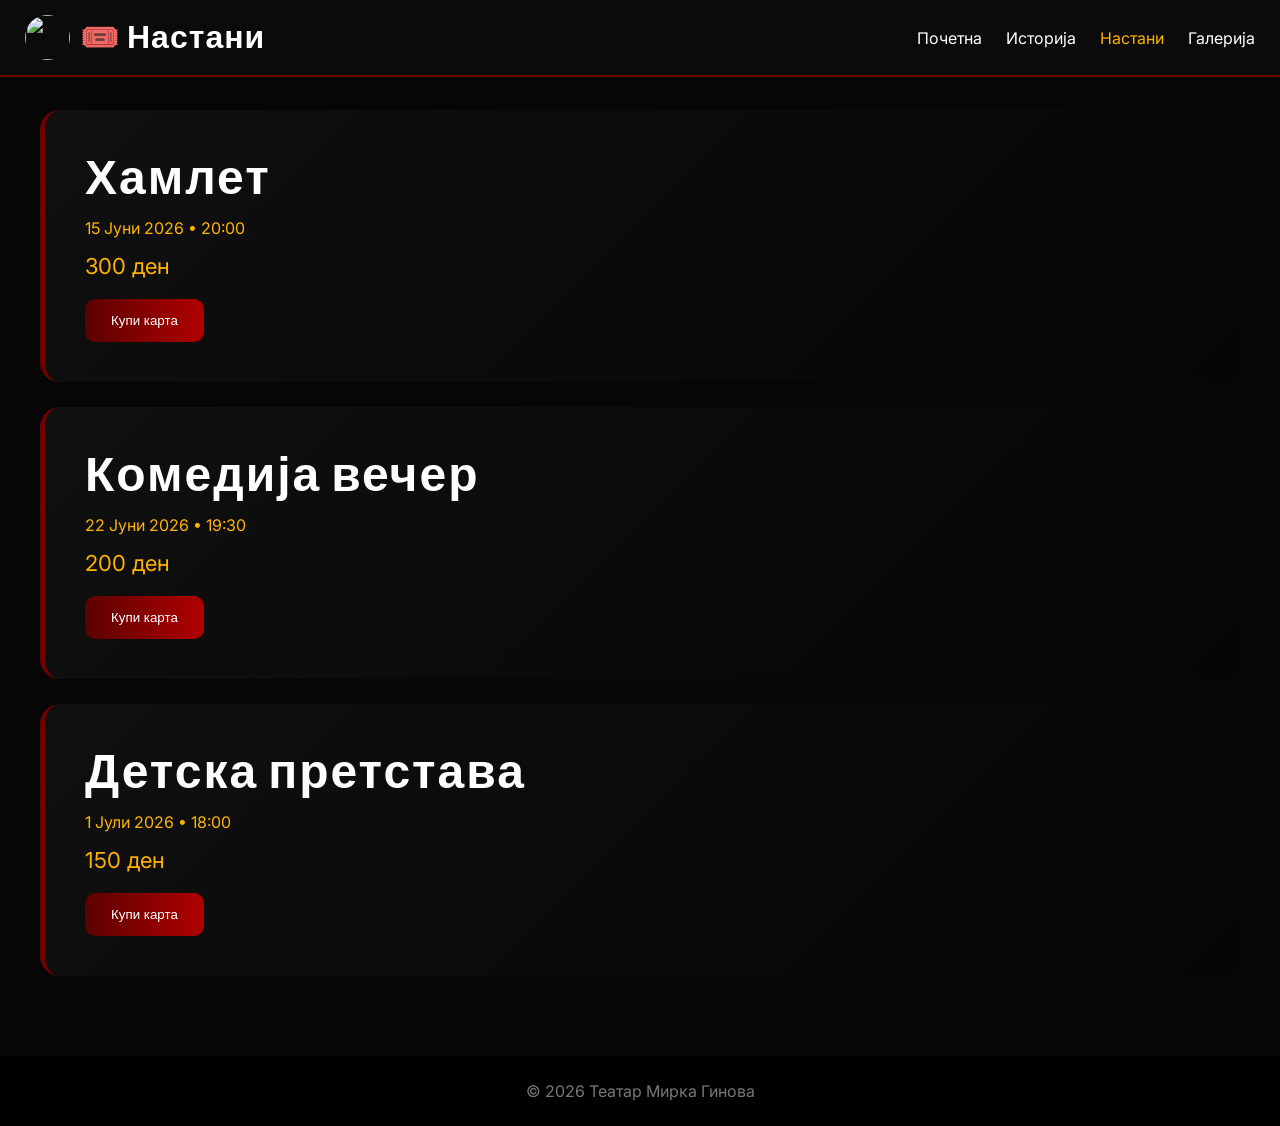
==== events.html @ a0815d32 "Add events.html with event listing and popup" ====
<!DOCTYPE html>
<html lang="mk">
<head>
<meta charset="UTF-8">
<meta name="viewport" content="width=device-width, initial-scale=1.0">

<title>Настани</title>

<link href="https://fonts.googleapis.com/css2?family=Bebas+Neue&family=Inter:wght@300;400;600;700&display=swap&subset=cyrillic" rel="stylesheet">

<link rel="stylesheet" href="style.css">

<style>
#popup {
  display: none;
  position: fixed;
  inset: 0;
  background: rgba(0,0,0,0.88);
  justify-content: center;
  align-items: center;
  z-index: 99999;
  backdrop-filter: blur(6px);
  animation: popupFadeIn 0.3s ease;
}

@keyframes popupFadeIn {
  from { opacity: 0; }
  to   { opacity: 1; }
}

.popup-box {
  background: linear-gradient(145deg, #111, #0a0a0a);
  border: 1px solid #6f0000;
  border-radius: 20px;
  padding: 50px 45px 40px;
  text-align: center;
  max-width: 420px;
  width: 90%;
  position: relative;
  box-shadow: 0 0 0 1px #b30000, 0 0 60px rgba(180,0,0,0.25), 0 30px 80px rgba(0,0,0,0.7);
  animation: popupSlideUp 0.35s cubic-bezier(0.34,1.56,0.64,1);
}

@keyframes popupSlideUp {
  from { transform: translateY(40px) scale(0.95); opacity: 0; }
  to   { transform: translateY(0) scale(1); opacity: 1; }
}

.popup-icon {
  font-size: 64px;
  display: block;
  margin-bottom: 18px;
  animation: tickBounce 0.5s 0.2s cubic-bezier(0.34,1.56,0.64,1) both;
}

@keyframes tickBounce {
  from { transform: scale(0); }
  to   { transform: scale(1); }
}

.popup-box h2 {
  font-family: 'Bebas Neue', sans-serif;
  font-size: 36px;
  letter-spacing: 2px;
  color: #fff;
  margin-bottom: 12px;
}

.popup-box .popup-subtitle {
  color: #ffb300;
  font-size: 15px;
  font-weight: 600;
  letter-spacing: 1px;
  text-transform: uppercase;
  margin-bottom: 8px;
}

.popup-box .popup-text {
  color: #999;
  font-size: 14px;
  line-height: 1.7;
  margin-bottom: 32px;
}

.popup-divider {
  width: 60px;
  height: 2px;
  background: linear-gradient(90deg, #6f0000, #ffb300);
  margin: 0 auto 28px;
  border-radius: 2px;
}

.popup-close {
  background: linear-gradient(90deg, #5c0000, #b00000);
  border: none;
  border-radius: 10px;
  color: white;
  font-size: 15px;
  font-weight: 700;
  padding: 14px 40px;
  cursor: pointer;
  transition: 0.3s;
  letter-spacing: 1px;
}

.popup-close:hover {
  transform: scale(1.05);
  box-shadow: 0 0 30px rgba(255,0,0,0.3);
}

.popup-x {
  position: absolute;
  top: 16px;
  right: 20px;
  background: none;
  border: none;
  color: #555;
  font-size: 22px;
  cursor: pointer;
  transition: 0.2s;
  line-height: 1;
}

.popup-x:hover {
  color: #fff;
}
</style>
</head>

<body>

<header class="navbar">
<div class="logo">
<img src="https://encrypted-tbn0.gstatic.com/images?q=tbn:ANd9GcRPy3yxMBMo8drAe4vYuM9fNyiMT8QwUuF4Uw&s">
<h1>🎟️ Настани</h1>
</div>
<nav>
<a href="index.html">Почетна</a>
<a href="history.html">Историја</a>
<a href="events.html" class="active">Настани</a>
<a href="gallery.html">Галерија</a>
</nav>
</header>

<section class="events-grid">

<div class="event-card">
<h3>Хамлет</h3>
<p class="event-date">15 Јуни 2026 • 20:00</p>
<p class="price">300 ден</p>
<button onclick="reserve('Хамлет', '15 Јуни 2026 • 20:00', '300 ден')">Купи карта</button>
</div>

<div class="event-card">
<h3>Комедија вечер</h3>
<p class="event-date">22 Јуни 2026 • 19:30</p>
<p class="price">200 ден</p>
<button onclick="reserve('Комедија вечер', '22 Јуни 2026 • 19:30', '200 ден')">Купи карта</button>
</div>

<div class="event-card">
<h3>Детска претстава</h3>
<p class="event-date">1 Јули 2026 • 18:00</p>
<p class="price">150 ден</p>
<button onclick="reserve('Детска претстава', '1 Јули 2026 • 18:00', '150 ден')">Купи карта</button>
</div>

</section>

<div id="popup">
  <div class="popup-box">
    <button class="popup-x" onclick="closePopup()">✕</button>
    <span class="popup-icon">🎟️</span>
    <p class="popup-subtitle">Резервација потврдена</p>
    <h2 id="popup-title">Хамлет</h2>
    <div class="popup-divider"></div>
    <p class="popup-text" id="popup-info"></p>
    <button class="popup-close" onclick="closePopup()">Во ред, фала!</button>
  </div>
</div>

<footer>
<p>© 2026 Театар Мирка Гинова</p>
</footer>

<script src="transitions.js"></script>
<script>
function reserve(name, date, price) {
  document.getElementById("popup-title").textContent = name;
  document.getElementById("popup-info").innerHTML = date + "<br>Цена: " + price;
  document.getElementById("popup").style.display = "flex";
}
function closePopup() {
  document.getElementById("popup").style.display = "none";
}
document.getElementById("popup").addEventListener("click", function(e) {
  if (e.target === this) closePopup();
});
</script>

</body>
</html>
---- style.css ----
/* RESET */
*{
  margin:0;
  padding:0;
  box-sizing:border-box;
}

/* BODY */
body{
  font-family:'Inter',sans-serif;
  background:#060606;
  color:white;
  padding-top:70px;

  opacity:0;
  animation:fadeIn 0.4s forwards;
}

@keyframes fadeIn{
  to{
    opacity:1;
  }
}

/* NAVBAR */
.navbar{
  position:fixed;
  top:0;
  width:100%;
  z-index:1000;

  display:flex;
  justify-content:space-between;
  align-items:center;

  padding:15px 25px;

  background:#0b0b0b;
  border-bottom:2px solid #6f0000;
}

.logo{
  display:flex;
  align-items:center;
  gap:10px;
}

.logo img{
  width:45px;
  height:45px;
  border-radius:50%;
}

.logo h1{
  font-family:'Bebas Neue',sans-serif;
  letter-spacing:1px;
}

nav a{
  color:white;
  text-decoration:none;
  margin-left:20px;
  transition:0.3s;
}

nav a:hover,
nav a.active{
  color:#ffb300;
}

/* HERO */
.hero{
  height:75vh;

  background:
  linear-gradient(rgba(0,0,0,0.78),rgba(0,0,0,0.9)),
  url('https://images.unsplash.com/photo-1507924538820-ede94a04019d')
  center/cover;

  display:flex;
  justify-content:center;
  align-items:center;
}

.overlay{
  text-align:center;
}

.overlay h2{
  font-family:'Bebas Neue',sans-serif;
  font-size:70px;
  letter-spacing:2px;
}

.overlay p{
  margin-top:10px;
  font-size:18px;
  color:#bdbdbd;
}

/* BUTTONS */
.hero-buttons{
  margin-top:35px;
  display:flex;
  justify-content:center;
  gap:15px;
}

.btn{
  background:linear-gradient(90deg,#5c0000,#b00000);
  padding:14px 26px;
  color:white;
  text-decoration:none;
  border-radius:10px;
  font-weight:bold;
  transition:0.3s;
}

.btn:hover{
  transform:scale(1.05);
  box-shadow:0 0 25px rgba(255,0,0,0.18);
}

.btn.secondary{
  background:#1a1a1a;
}

/* CARDS */
.cards{
  display:flex;
  justify-content:center;
  gap:25px;
  padding:50px;
  flex-wrap:wrap;
}

.card{
  background:#0d0d0d;
  padding:35px;
  width:250px;
  border-radius:15px;
  text-align:center;
  font-size:22px;
  cursor:pointer;
  transition:0.3s;
  border:1px solid #1a1a1a;
}

.card:hover{
  transform:translateY(-5px);
  border-color:#6f0000;
  box-shadow:0 0 20px rgba(255,0,0,0.08);
}

/* HISTORY */
.history{
  padding:50px;
  display:flex;
  flex-direction:column;
  gap:30px;
}

.history-block{
  background:#0d0d0d;
  padding:30px;
  border-left:4px solid #6f0000;
  border-radius:14px;
}

.history-block h2{
  font-family:'Bebas Neue',sans-serif;
  font-size:38px;
  margin-bottom:15px;
}

.history-block p{
  color:#bdbdbd;
  line-height:1.8;
  font-size:17px;
}

/* EVENTS */
.events-grid{
  display:flex;
  flex-direction:column;
  gap:25px;
  padding:40px;
}

.event-card{
  background:linear-gradient(135deg,#101010,#050505);
  border-left:5px solid #6f0000;
  padding:40px;
  border-radius:20px;
  position:relative;
  overflow:hidden;
  transition:0.3s;
}

.event-card::before{
  content:"";
  position:absolute;
  top:0;
  left:-100%;
  width:100%;
  height:100%;
  background:linear-gradient(
    120deg,
    transparent,
    rgba(255,0,0,0.15),
    transparent
  );
  transition:0.5s;
}

.event-card:hover::before{
  left:100%;
}

.event-card:hover{
  transform:scale(1.02);
  border-left:5px solid #ffb300;
}

.event-card h3{
  font-family:'Bebas Neue',sans-serif;
  font-size:48px;
  letter-spacing:2px;
}

.event-date{
  color:#ffb300;
  margin:10px 0;
}

.price{
  margin-top:15px;
  font-size:22px;
  color:#ffb300;
}

.event-card button{
  margin-top:20px;
  padding:14px 26px;
  background:linear-gradient(90deg,#5c0000,#b00000);
  border:none;
  border-radius:10px;
  color:white;
  cursor:pointer;
  transition:0.3s;
}

.event-card button:hover{
  transform:scale(1.05);
  box-shadow:0 0 20px rgba(255,0,0,0.2);
}

/* GALLERY */
.gallery-title{
  padding:30px;
  font-family:'Bebas Neue',sans-serif;
  font-size:42px;
  color:#ffb300;
}

.gallery{
  display:grid;
  grid-template-columns:repeat(auto-fit,minmax(220px,1fr));
  gap:20px;
  padding:20px 30px 50px;
}

.photo{
  overflow:hidden;
  border-radius:14px;
  position:relative;
}

.photo img{
  width:100%;
  height:260px;
  object-fit:cover;
  transition:0.4s;
  filter:brightness(0.82);
}

.photo:hover img{
  transform:scale(1.08);
  filter:brightness(0.6);
}

.photo p{
  position:absolute;
  bottom:10px;
  left:10px;
  background:rgba(0,0,0,0.7);
  padding:5px 10px;
  border-radius:6px;
  font-size:14px;
}

/* FOOTER */
footer{
  text-align:center;
  padding:25px;
  background:#000;
  margin-top:40px;
  color:#777;
}

/* 🎭 CURTAIN (DARK CINEMA VERSION) */
.curtain{
  position:fixed;
  inset:0;
  width:100%;
  height:100vh;
  z-index:99999;
  pointer-events:none;
}

.curtain-top{
  position:absolute;
  top:0;
  left:0;
  width:100%;
  height:170px;

  background:
  radial-gradient(circle at 10% 0%, #b00000 0%, #3a0000 60%, #120000 100%),
  linear-gradient(to bottom,#500 0%,#150000 100%);

  border-bottom:4px solid #ffb300;

  clip-path:polygon(
    0 0,
    100% 0,
    100% 60%,
    95% 70%,
    90% 60%,
    85% 70%,
    80% 60%,
    75% 70%,
    70% 60%,
    65% 70%,
    60% 60%,
    55% 70%,
    50% 60%,
    45% 70%,
    40% 60%,
    35% 70%,
    30% 60%,
    25% 70%,
    20% 60%,
    15% 70%,
    10% 60%,
    5% 70%,
    0 60%
  );

  animation:topCurtain 5s ease forwards;
}

.curtain-left,
.curtain-right{
  position:absolute;
  top:0;
  width:50%;
  height:100%;

  background:
  repeating-linear-gradient(
    90deg,
    #2a0000 0px,
    #5c0000 30px,
    #8b0000 60px,
    #3a0000 90px
  );

  box-shadow:
    inset 0 0 60px rgba(0,0,0,0.85),
    inset 0 0 120px rgba(255,255,255,0.05);

  overflow:hidden;
}

.curtain-left{
  left:0;
  clip-path:polygon(
    0 0,
    100% 0,
    92% 10%,
    88% 20%,
    84% 30%,
    78% 40%,
    70% 50%,
    60% 60%,
    48% 70%,
    34% 80%,
    20% 90%,
    0 100%
  );

  animation:openLeft 4.5s ease forwards;
}

.curtain-right{
  right:0;
  clip-path:polygon(
    0 0,
    100% 0,
    100% 100%,
    80% 90%,
    66% 80%,
    52% 70%,
    40% 60%,
    30% 50%,
    22% 40%,
    16% 30%,
    12% 20%,
    8% 10%
  );

  animation:openRight 4.5s ease forwards;
}

.curtain-left::after,
.curtain-right::after{
  content:"";
  position:absolute;
  top:0;
  width:100%;
  height:6px;
  background:#ffb300;
}

/* ANIMATIONS */
@keyframes openLeft{
  0%{transform:translateX(0);}
  100%{transform:translateX(-100%);}
}

@keyframes openRight{
  0%{transform:translateX(0);}
  100%{transform:translateX(100%);}
}

@keyframes topCurtain{
  0%{transform:translateY(0);}
  100%{transform:translateY(-120%);}
}

/* MOBILE */
@media(max-width:768px){
  .cards{
    flex-direction:column;
    align-items:center;
  }

  .navbar{
    flex-direction:column;
    gap:10px;
  }

  nav{
    display:flex;
    flex-wrap:wrap;
    justify-content:center;
  }

  .overlay h2{
    font-size:40px;
  }
}
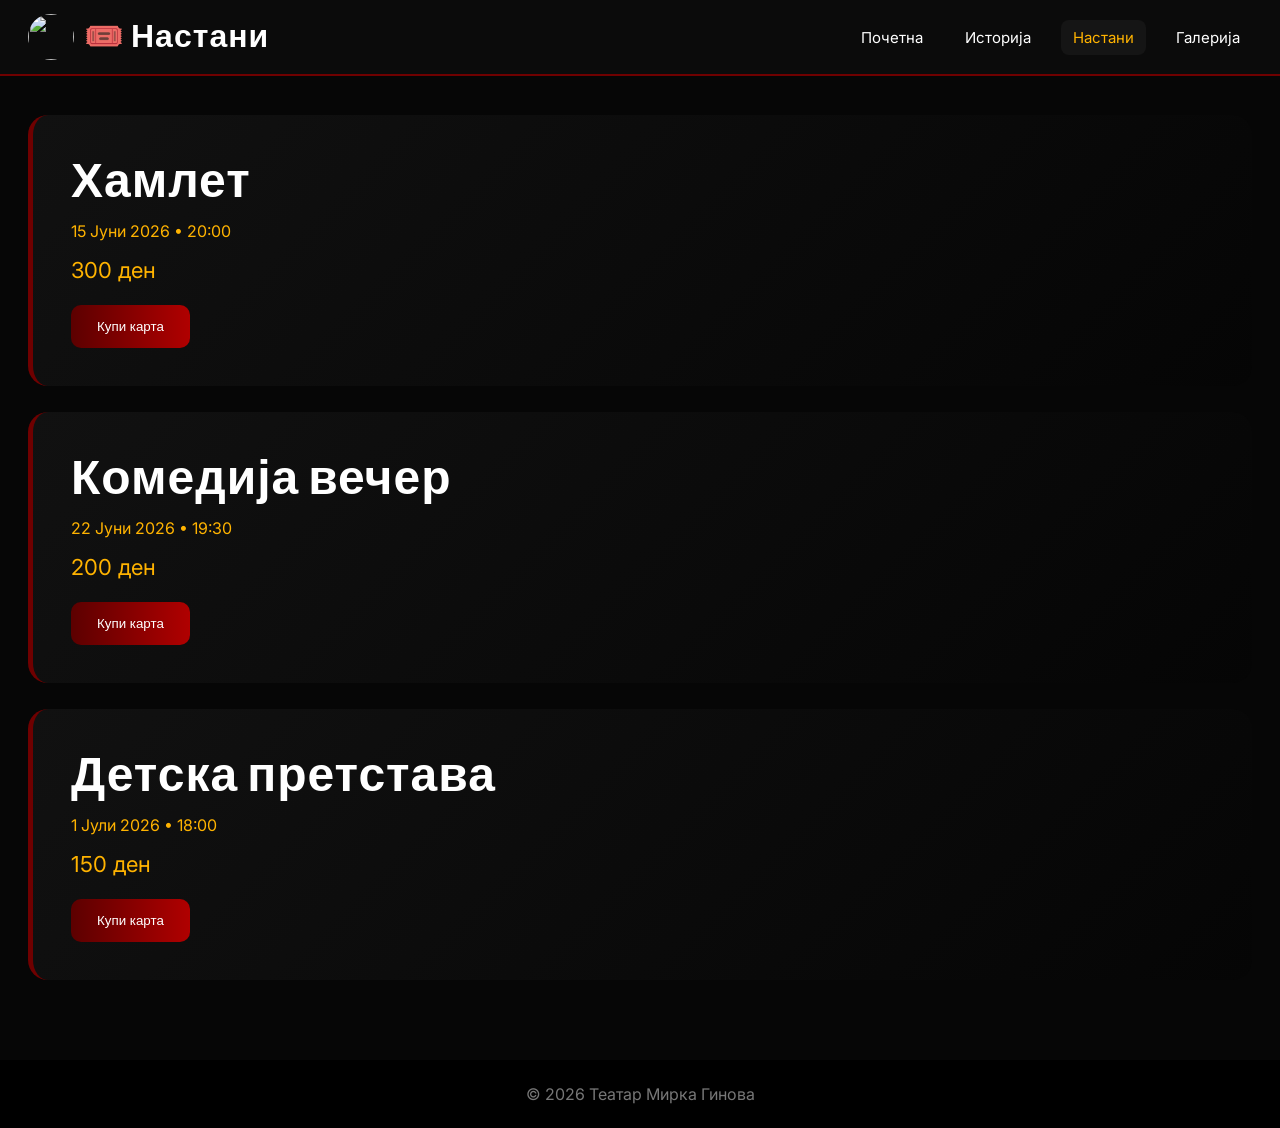
==== commit 45a4d0cf: "restore old working site" ====
--- a/events.html
+++ b/events.html
@@ -1,202 +1,202 @@
-<!DOCTYPE html>
-<html lang="mk">
-<head>
-<meta charset="UTF-8">
-<meta name="viewport" content="width=device-width, initial-scale=1.0">
-
-<title>Настани</title>
-
-<link href="https://fonts.googleapis.com/css2?family=Bebas+Neue&family=Inter:wght@300;400;600;700&display=swap&subset=cyrillic" rel="stylesheet">
-
-<link rel="stylesheet" href="style.css">
-
-<style>
-#popup {
-  display: none;
-  position: fixed;
-  inset: 0;
-  background: rgba(0,0,0,0.88);
-  justify-content: center;
-  align-items: center;
-  z-index: 99999;
-  backdrop-filter: blur(6px);
-  animation: popupFadeIn 0.3s ease;
-}
-
-@keyframes popupFadeIn {
-  from { opacity: 0; }
-  to   { opacity: 1; }
-}
-
-.popup-box {
-  background: linear-gradient(145deg, #111, #0a0a0a);
-  border: 1px solid #6f0000;
-  border-radius: 20px;
-  padding: 50px 45px 40px;
-  text-align: center;
-  max-width: 420px;
-  width: 90%;
-  position: relative;
-  box-shadow: 0 0 0 1px #b30000, 0 0 60px rgba(180,0,0,0.25), 0 30px 80px rgba(0,0,0,0.7);
-  animation: popupSlideUp 0.35s cubic-bezier(0.34,1.56,0.64,1);
-}
-
-@keyframes popupSlideUp {
-  from { transform: translateY(40px) scale(0.95); opacity: 0; }
-  to   { transform: translateY(0) scale(1); opacity: 1; }
-}
-
-.popup-icon {
-  font-size: 64px;
-  display: block;
-  margin-bottom: 18px;
-  animation: tickBounce 0.5s 0.2s cubic-bezier(0.34,1.56,0.64,1) both;
-}
-
-@keyframes tickBounce {
-  from { transform: scale(0); }
-  to   { transform: scale(1); }
-}
-
-.popup-box h2 {
-  font-family: 'Bebas Neue', sans-serif;
-  font-size: 36px;
-  letter-spacing: 2px;
-  color: #fff;
-  margin-bottom: 12px;
-}
-
-.popup-box .popup-subtitle {
-  color: #ffb300;
-  font-size: 15px;
-  font-weight: 600;
-  letter-spacing: 1px;
-  text-transform: uppercase;
-  margin-bottom: 8px;
-}
-
-.popup-box .popup-text {
-  color: #999;
-  font-size: 14px;
-  line-height: 1.7;
-  margin-bottom: 32px;
-}
-
-.popup-divider {
-  width: 60px;
-  height: 2px;
-  background: linear-gradient(90deg, #6f0000, #ffb300);
-  margin: 0 auto 28px;
-  border-radius: 2px;
-}
-
-.popup-close {
-  background: linear-gradient(90deg, #5c0000, #b00000);
-  border: none;
-  border-radius: 10px;
-  color: white;
-  font-size: 15px;
-  font-weight: 700;
-  padding: 14px 40px;
-  cursor: pointer;
-  transition: 0.3s;
-  letter-spacing: 1px;
-}
-
-.popup-close:hover {
-  transform: scale(1.05);
-  box-shadow: 0 0 30px rgba(255,0,0,0.3);
-}
-
-.popup-x {
-  position: absolute;
-  top: 16px;
-  right: 20px;
-  background: none;
-  border: none;
-  color: #555;
-  font-size: 22px;
-  cursor: pointer;
-  transition: 0.2s;
-  line-height: 1;
-}
-
-.popup-x:hover {
-  color: #fff;
-}
-</style>
-</head>
-
-<body>
-
-<header class="navbar">
-<div class="logo">
-<img src="https://encrypted-tbn0.gstatic.com/images?q=tbn:ANd9GcRPy3yxMBMo8drAe4vYuM9fNyiMT8QwUuF4Uw&s">
-<h1>🎟️ Настани</h1>
-</div>
-<nav>
-<a href="index.html">Почетна</a>
-<a href="history.html">Историја</a>
-<a href="events.html" class="active">Настани</a>
-<a href="gallery.html">Галерија</a>
-</nav>
-</header>
-
-<section class="events-grid">
-
-<div class="event-card">
-<h3>Хамлет</h3>
-<p class="event-date">15 Јуни 2026 • 20:00</p>
-<p class="price">300 ден</p>
-<button onclick="reserve('Хамлет', '15 Јуни 2026 • 20:00', '300 ден')">Купи карта</button>
-</div>
-
-<div class="event-card">
-<h3>Комедија вечер</h3>
-<p class="event-date">22 Јуни 2026 • 19:30</p>
-<p class="price">200 ден</p>
-<button onclick="reserve('Комедија вечер', '22 Јуни 2026 • 19:30', '200 ден')">Купи карта</button>
-</div>
-
-<div class="event-card">
-<h3>Детска претстава</h3>
-<p class="event-date">1 Јули 2026 • 18:00</p>
-<p class="price">150 ден</p>
-<button onclick="reserve('Детска претстава', '1 Јули 2026 • 18:00', '150 ден')">Купи карта</button>
-</div>
-
-</section>
-
-<div id="popup">
-  <div class="popup-box">
-    <button class="popup-x" onclick="closePopup()">✕</button>
-    <span class="popup-icon">🎟️</span>
-    <p class="popup-subtitle">Резервација потврдена</p>
-    <h2 id="popup-title">Хамлет</h2>
-    <div class="popup-divider"></div>
-    <p class="popup-text" id="popup-info"></p>
-    <button class="popup-close" onclick="closePopup()">Во ред, фала!</button>
-  </div>
-</div>
-
-<footer>
-<p>© 2026 Театар Мирка Гинова</p>
-</footer>
-
-<script src="transitions.js"></script>
-<script>
-function reserve(name, date, price) {
-  document.getElementById("popup-title").textContent = name;
-  document.getElementById("popup-info").innerHTML = date + "<br>Цена: " + price;
-  document.getElementById("popup").style.display = "flex";
-}
-function closePopup() {
-  document.getElementById("popup").style.display = "none";
-}
-document.getElementById("popup").addEventListener("click", function(e) {
-  if (e.target === this) closePopup();
-});
-</script>
-
-</body>
-</html>
+<!DOCTYPE html>
+<html lang="mk">
+<head>
+<meta charset="UTF-8">
+<meta name="viewport" content="width=device-width, initial-scale=1.0">
+
+<title>Настани</title>
+
+<link href="https://fonts.googleapis.com/css2?family=Bebas+Neue&family=Inter:wght@300;400;600;700&display=swap&subset=cyrillic" rel="stylesheet">
+
+<link rel="stylesheet" href="style.css">
+
+<style>
+#popup {
+  display: none;
+  position: fixed;
+  inset: 0;
+  background: rgba(0,0,0,0.88);
+  justify-content: center;
+  align-items: center;
+  z-index: 99999;
+  backdrop-filter: blur(6px);
+  animation: popupFadeIn 0.3s ease;
+}
+
+@keyframes popupFadeIn {
+  from { opacity: 0; }
+  to   { opacity: 1; }
+}
+
+.popup-box {
+  background: linear-gradient(145deg, #111, #0a0a0a);
+  border: 1px solid #6f0000;
+  border-radius: 20px;
+  padding: 50px 45px 40px;
+  text-align: center;
+  max-width: 420px;
+  width: 90%;
+  position: relative;
+  box-shadow: 0 0 0 1px #b30000, 0 0 60px rgba(180,0,0,0.25), 0 30px 80px rgba(0,0,0,0.7);
+  animation: popupSlideUp 0.35s cubic-bezier(0.34,1.56,0.64,1);
+}
+
+@keyframes popupSlideUp {
+  from { transform: translateY(40px) scale(0.95); opacity: 0; }
+  to   { transform: translateY(0) scale(1); opacity: 1; }
+}
+
+.popup-icon {
+  font-size: 64px;
+  display: block;
+  margin-bottom: 18px;
+  animation: tickBounce 0.5s 0.2s cubic-bezier(0.34,1.56,0.64,1) both;
+}
+
+@keyframes tickBounce {
+  from { transform: scale(0); }
+  to   { transform: scale(1); }
+}
+
+.popup-box h2 {
+  font-family: 'Bebas Neue', sans-serif;
+  font-size: 36px;
+  letter-spacing: 2px;
+  color: #fff;
+  margin-bottom: 12px;
+}
+
+.popup-box .popup-subtitle {
+  color: #ffb300;
+  font-size: 15px;
+  font-weight: 600;
+  letter-spacing: 1px;
+  text-transform: uppercase;
+  margin-bottom: 8px;
+}
+
+.popup-box .popup-text {
+  color: #999;
+  font-size: 14px;
+  line-height: 1.7;
+  margin-bottom: 32px;
+}
+
+.popup-divider {
+  width: 60px;
+  height: 2px;
+  background: linear-gradient(90deg, #6f0000, #ffb300);
+  margin: 0 auto 28px;
+  border-radius: 2px;
+}
+
+.popup-close {
+  background: linear-gradient(90deg, #5c0000, #b00000);
+  border: none;
+  border-radius: 10px;
+  color: white;
+  font-size: 15px;
+  font-weight: 700;
+  padding: 14px 40px;
+  cursor: pointer;
+  transition: 0.3s;
+  letter-spacing: 1px;
+}
+
+.popup-close:hover {
+  transform: scale(1.05);
+  box-shadow: 0 0 30px rgba(255,0,0,0.3);
+}
+
+.popup-x {
+  position: absolute;
+  top: 16px;
+  right: 20px;
+  background: none;
+  border: none;
+  color: #555;
+  font-size: 22px;
+  cursor: pointer;
+  transition: 0.2s;
+  line-height: 1;
+}
+
+.popup-x:hover {
+  color: #fff;
+}
+</style>
+</head>
+
+<body>
+
+<header class="navbar">
+<div class="logo">
+<img src="https://encrypted-tbn0.gstatic.com/images?q=tbn:ANd9GcRPy3yxMBMo8drAe4vYuM9fNyiMT8QwUuF4Uw&s">
+<h1>🎟️ Настани</h1>
+</div>
+<nav>
+<a href="index.html">Почетна</a>
+<a href="history.html">Историја</a>
+<a href="events.html" class="active">Настани</a>
+<a href="gallery.html">Галерија</a>
+</nav>
+</header>
+
+<section class="events-grid">
+
+<div class="event-card">
+<h3>Хамлет</h3>
+<p class="event-date">15 Јуни 2026 • 20:00</p>
+<p class="price">300 ден</p>
+<button onclick="reserve('Хамлет', '15 Јуни 2026 • 20:00', '300 ден')">Купи карта</button>
+</div>
+
+<div class="event-card">
+<h3>Комедија вечер</h3>
+<p class="event-date">22 Јуни 2026 • 19:30</p>
+<p class="price">200 ден</p>
+<button onclick="reserve('Комедија вечер', '22 Јуни 2026 • 19:30', '200 ден')">Купи карта</button>
+</div>
+
+<div class="event-card">
+<h3>Детска претстава</h3>
+<p class="event-date">1 Јули 2026 • 18:00</p>
+<p class="price">150 ден</p>
+<button onclick="reserve('Детска претстава', '1 Јули 2026 • 18:00', '150 ден')">Купи карта</button>
+</div>
+
+</section>
+
+<div id="popup">
+  <div class="popup-box">
+    <button class="popup-x" onclick="closePopup()">✕</button>
+    <span class="popup-icon">🎟️</span>
+    <p class="popup-subtitle">Резервација потврдена</p>
+    <h2 id="popup-title">Хамлет</h2>
+    <div class="popup-divider"></div>
+    <p class="popup-text" id="popup-info"></p>
+    <button class="popup-close" onclick="closePopup()">Во ред, фала!</button>
+  </div>
+</div>
+
+<footer>
+<p>© 2026 Театар Мирка Гинова</p>
+</footer>
+
+<script src="transitions.js"></script>
+<script>
+function reserve(name, date, price) {
+  document.getElementById("popup-title").textContent = name;
+  document.getElementById("popup-info").innerHTML = date + "<br>Цена: " + price;
+  document.getElementById("popup").style.display = "flex";
+}
+function closePopup() {
+  document.getElementById("popup").style.display = "none";
+}
+document.getElementById("popup").addEventListener("click", function(e) {
+  if (e.target === this) closePopup();
+});
+</script>
+
+</body>
+</html>
--- a/style.css
+++ b/style.css
@@ -1,473 +1,655 @@
-/* RESET */
-*{
-  margin:0;
-  padding:0;
-  box-sizing:border-box;
-}
-
-/* BODY */
-body{
-  font-family:'Inter',sans-serif;
-  background:#060606;
-  color:white;
-  padding-top:70px;
-
-  opacity:0;
-  animation:fadeIn 0.4s forwards;
-}
-
-@keyframes fadeIn{
-  to{
-    opacity:1;
-  }
-}
-
-/* NAVBAR */
-.navbar{
-  position:fixed;
-  top:0;
-  width:100%;
-  z-index:1000;
-
-  display:flex;
-  justify-content:space-between;
-  align-items:center;
-
-  padding:15px 25px;
-
-  background:#0b0b0b;
-  border-bottom:2px solid #6f0000;
-}
-
-.logo{
-  display:flex;
-  align-items:center;
-  gap:10px;
-}
-
-.logo img{
-  width:45px;
-  height:45px;
-  border-radius:50%;
-}
-
-.logo h1{
-  font-family:'Bebas Neue',sans-serif;
-  letter-spacing:1px;
-}
-
-nav a{
-  color:white;
-  text-decoration:none;
-  margin-left:20px;
-  transition:0.3s;
-}
-
-nav a:hover,
-nav a.active{
-  color:#ffb300;
-}
-
-/* HERO */
-.hero{
-  height:75vh;
-
-  background:
-  linear-gradient(rgba(0,0,0,0.78),rgba(0,0,0,0.9)),
-  url('https://images.unsplash.com/photo-1507924538820-ede94a04019d')
-  center/cover;
-
-  display:flex;
-  justify-content:center;
-  align-items:center;
-}
-
-.overlay{
-  text-align:center;
-}
-
-.overlay h2{
-  font-family:'Bebas Neue',sans-serif;
-  font-size:70px;
-  letter-spacing:2px;
-}
-
-.overlay p{
-  margin-top:10px;
-  font-size:18px;
-  color:#bdbdbd;
-}
-
-/* BUTTONS */
-.hero-buttons{
-  margin-top:35px;
-  display:flex;
-  justify-content:center;
-  gap:15px;
-}
-
-.btn{
-  background:linear-gradient(90deg,#5c0000,#b00000);
-  padding:14px 26px;
-  color:white;
-  text-decoration:none;
-  border-radius:10px;
-  font-weight:bold;
-  transition:0.3s;
-}
-
-.btn:hover{
-  transform:scale(1.05);
-  box-shadow:0 0 25px rgba(255,0,0,0.18);
-}
-
-.btn.secondary{
-  background:#1a1a1a;
-}
-
-/* CARDS */
-.cards{
-  display:flex;
-  justify-content:center;
-  gap:25px;
-  padding:50px;
-  flex-wrap:wrap;
-}
-
-.card{
-  background:#0d0d0d;
-  padding:35px;
-  width:250px;
-  border-radius:15px;
-  text-align:center;
-  font-size:22px;
-  cursor:pointer;
-  transition:0.3s;
-  border:1px solid #1a1a1a;
-}
-
-.card:hover{
-  transform:translateY(-5px);
-  border-color:#6f0000;
-  box-shadow:0 0 20px rgba(255,0,0,0.08);
-}
-
-/* HISTORY */
-.history{
-  padding:50px;
-  display:flex;
-  flex-direction:column;
-  gap:30px;
-}
-
-.history-block{
-  background:#0d0d0d;
-  padding:30px;
-  border-left:4px solid #6f0000;
-  border-radius:14px;
-}
-
-.history-block h2{
-  font-family:'Bebas Neue',sans-serif;
-  font-size:38px;
-  margin-bottom:15px;
-}
-
-.history-block p{
-  color:#bdbdbd;
-  line-height:1.8;
-  font-size:17px;
-}
-
-/* EVENTS */
-.events-grid{
-  display:flex;
-  flex-direction:column;
-  gap:25px;
-  padding:40px;
-}
-
-.event-card{
-  background:linear-gradient(135deg,#101010,#050505);
-  border-left:5px solid #6f0000;
-  padding:40px;
-  border-radius:20px;
-  position:relative;
-  overflow:hidden;
-  transition:0.3s;
-}
-
-.event-card::before{
-  content:"";
-  position:absolute;
-  top:0;
-  left:-100%;
-  width:100%;
-  height:100%;
-  background:linear-gradient(
-    120deg,
-    transparent,
-    rgba(255,0,0,0.15),
-    transparent
-  );
-  transition:0.5s;
-}
-
-.event-card:hover::before{
-  left:100%;
-}
-
-.event-card:hover{
-  transform:scale(1.02);
-  border-left:5px solid #ffb300;
-}
-
-.event-card h3{
-  font-family:'Bebas Neue',sans-serif;
-  font-size:48px;
-  letter-spacing:2px;
-}
-
-.event-date{
-  color:#ffb300;
-  margin:10px 0;
-}
-
-.price{
-  margin-top:15px;
-  font-size:22px;
-  color:#ffb300;
-}
-
-.event-card button{
-  margin-top:20px;
-  padding:14px 26px;
-  background:linear-gradient(90deg,#5c0000,#b00000);
-  border:none;
-  border-radius:10px;
-  color:white;
-  cursor:pointer;
-  transition:0.3s;
-}
-
-.event-card button:hover{
-  transform:scale(1.05);
-  box-shadow:0 0 20px rgba(255,0,0,0.2);
-}
-
-/* GALLERY */
-.gallery-title{
-  padding:30px;
-  font-family:'Bebas Neue',sans-serif;
-  font-size:42px;
-  color:#ffb300;
-}
-
-.gallery{
-  display:grid;
-  grid-template-columns:repeat(auto-fit,minmax(220px,1fr));
-  gap:20px;
-  padding:20px 30px 50px;
-}
-
-.photo{
-  overflow:hidden;
-  border-radius:14px;
-  position:relative;
-}
-
-.photo img{
-  width:100%;
-  height:260px;
-  object-fit:cover;
-  transition:0.4s;
-  filter:brightness(0.82);
-}
-
-.photo:hover img{
-  transform:scale(1.08);
-  filter:brightness(0.6);
-}
-
-.photo p{
-  position:absolute;
-  bottom:10px;
-  left:10px;
-  background:rgba(0,0,0,0.7);
-  padding:5px 10px;
-  border-radius:6px;
-  font-size:14px;
-}
-
-/* FOOTER */
-footer{
-  text-align:center;
-  padding:25px;
-  background:#000;
-  margin-top:40px;
-  color:#777;
-}
-
-/* 🎭 CURTAIN (DARK CINEMA VERSION) */
-.curtain{
-  position:fixed;
-  inset:0;
-  width:100%;
-  height:100vh;
-  z-index:99999;
-  pointer-events:none;
-}
-
-.curtain-top{
-  position:absolute;
-  top:0;
-  left:0;
-  width:100%;
-  height:170px;
-
-  background:
-  radial-gradient(circle at 10% 0%, #b00000 0%, #3a0000 60%, #120000 100%),
-  linear-gradient(to bottom,#500 0%,#150000 100%);
-
-  border-bottom:4px solid #ffb300;
-
-  clip-path:polygon(
-    0 0,
-    100% 0,
-    100% 60%,
-    95% 70%,
-    90% 60%,
-    85% 70%,
-    80% 60%,
-    75% 70%,
-    70% 60%,
-    65% 70%,
-    60% 60%,
-    55% 70%,
-    50% 60%,
-    45% 70%,
-    40% 60%,
-    35% 70%,
-    30% 60%,
-    25% 70%,
-    20% 60%,
-    15% 70%,
-    10% 60%,
-    5% 70%,
-    0 60%
-  );
-
-  animation:topCurtain 5s ease forwards;
-}
-
-.curtain-left,
-.curtain-right{
-  position:absolute;
-  top:0;
-  width:50%;
-  height:100%;
-
-  background:
-  repeating-linear-gradient(
-    90deg,
-    #2a0000 0px,
-    #5c0000 30px,
-    #8b0000 60px,
-    #3a0000 90px
-  );
-
-  box-shadow:
-    inset 0 0 60px rgba(0,0,0,0.85),
-    inset 0 0 120px rgba(255,255,255,0.05);
-
-  overflow:hidden;
-}
-
-.curtain-left{
-  left:0;
-  clip-path:polygon(
-    0 0,
-    100% 0,
-    92% 10%,
-    88% 20%,
-    84% 30%,
-    78% 40%,
-    70% 50%,
-    60% 60%,
-    48% 70%,
-    34% 80%,
-    20% 90%,
-    0 100%
-  );
-
-  animation:openLeft 4.5s ease forwards;
-}
-
-.curtain-right{
-  right:0;
-  clip-path:polygon(
-    0 0,
-    100% 0,
-    100% 100%,
-    80% 90%,
-    66% 80%,
-    52% 70%,
-    40% 60%,
-    30% 50%,
-    22% 40%,
-    16% 30%,
-    12% 20%,
-    8% 10%
-  );
-
-  animation:openRight 4.5s ease forwards;
-}
-
-.curtain-left::after,
-.curtain-right::after{
-  content:"";
-  position:absolute;
-  top:0;
-  width:100%;
-  height:6px;
-  background:#ffb300;
-}
-
-/* ANIMATIONS */
-@keyframes openLeft{
-  0%{transform:translateX(0);}
-  100%{transform:translateX(-100%);}
-}
-
-@keyframes openRight{
-  0%{transform:translateX(0);}
-  100%{transform:translateX(100%);}
-}
-
-@keyframes topCurtain{
-  0%{transform:translateY(0);}
-  100%{transform:translateY(-120%);}
-}
-
-/* MOBILE */
-@media(max-width:768px){
-  .cards{
-    flex-direction:column;
-    align-items:center;
-  }
-
-  .navbar{
-    flex-direction:column;
-    gap:10px;
-  }
-
-  nav{
-    display:flex;
-    flex-wrap:wrap;
-    justify-content:center;
-  }
-
-  .overlay h2{
-    font-size:40px;
-  }
-}
+/* =========================
+   RESET
+========================= */
+*{
+  margin:0;
+  padding:0;
+  box-sizing:border-box;
+}
+
+html{
+  scroll-behavior:smooth;
+}
+
+/* =========================
+   BODY
+========================= */
+body{
+  font-family:'Inter',sans-serif;
+  background:#060606;
+  color:white;
+  padding-top:75px;
+  overflow-x:hidden;
+
+  opacity:0;
+  animation:fadeIn .4s forwards;
+}
+
+@keyframes fadeIn{
+  to{
+    opacity:1;
+  }
+}
+
+/* =========================
+   NAVBAR
+========================= */
+.navbar{
+  position:fixed;
+  top:0;
+  left:0;
+
+  width:100%;
+  z-index:1000;
+
+  display:flex;
+  justify-content:space-between;
+  align-items:center;
+
+  padding:14px 28px;
+
+  background:#0b0b0b;
+  border-bottom:2px solid #6f0000;
+
+  backdrop-filter:blur(10px);
+}
+
+.logo{
+  display:flex;
+  align-items:center;
+  gap:10px;
+}
+
+.logo img{
+  width:46px;
+  height:46px;
+  border-radius:50%;
+  object-fit:cover;
+}
+
+.logo h1{
+  font-family:'Bebas Neue',sans-serif;
+  font-size:32px;
+  letter-spacing:1px;
+}
+
+/* NAV LINKS */
+nav{
+  display:flex;
+  align-items:center;
+  gap:18px;
+}
+
+nav a{
+  color:white;
+  text-decoration:none;
+  font-size:15px;
+  padding:8px 12px;
+  border-radius:8px;
+  transition:.3s;
+}
+
+nav a:hover,
+nav a.active{
+  background:#151515;
+  color:#ffb300;
+}
+
+/* =========================
+   HERO
+========================= */
+.hero{
+  min-height:78vh;
+
+  background:
+  linear-gradient(rgba(0,0,0,.78),rgba(0,0,0,.88)),
+  url('https://images.unsplash.com/photo-1507924538820-ede94a04019d')
+  center/cover no-repeat;
+
+  display:flex;
+  justify-content:center;
+  align-items:center;
+
+  padding:20px;
+}
+
+.overlay{
+  text-align:center;
+  width:100%;
+  max-width:900px;
+}
+
+.overlay h2{
+  font-family:'Bebas Neue',sans-serif;
+  font-size:76px;
+  letter-spacing:2px;
+  line-height:1;
+}
+
+.overlay p{
+  margin-top:16px;
+  font-size:18px;
+  color:#bdbdbd;
+  line-height:1.7;
+}
+
+/* =========================
+   BUTTONS
+========================= */
+.hero-buttons{
+  margin-top:34px;
+
+  display:flex;
+  justify-content:center;
+  flex-wrap:wrap;
+  gap:16px;
+}
+
+.btn{
+  background:linear-gradient(90deg,#5c0000,#b00000);
+  padding:14px 28px;
+
+  color:white;
+  text-decoration:none;
+  font-weight:600;
+
+  border-radius:10px;
+
+  transition:.3s;
+}
+
+.btn:hover{
+  transform:translateY(-2px);
+  box-shadow:0 0 25px rgba(255,0,0,.2);
+}
+
+.btn.secondary{
+  background:#171717;
+}
+
+/* =========================
+   CARDS
+========================= */
+.cards{
+  display:flex;
+  justify-content:center;
+  flex-wrap:wrap;
+
+  gap:24px;
+
+  padding:55px 30px;
+}
+
+.card{
+  background:#0d0d0d;
+
+  width:260px;
+  padding:34px 28px;
+
+  border-radius:18px;
+
+  text-align:center;
+
+  border:1px solid #1b1b1b;
+
+  transition:.3s;
+  cursor:pointer;
+}
+
+.card:hover{
+  transform:translateY(-5px);
+  border-color:#6f0000;
+  box-shadow:0 0 25px rgba(255,0,0,.08);
+}
+
+.card h3{
+  font-size:24px;
+  margin-bottom:12px;
+}
+
+.card p{
+  color:#aaa;
+  line-height:1.6;
+}
+
+/* =========================
+   HISTORY
+========================= */
+.history{
+  padding:50px 28px;
+
+  display:flex;
+  flex-direction:column;
+  gap:28px;
+}
+
+.history-block{
+  background:#0d0d0d;
+
+  padding:30px;
+
+  border-left:4px solid #6f0000;
+  border-radius:16px;
+}
+
+.history-block h2{
+  font-family:'Bebas Neue',sans-serif;
+  font-size:40px;
+
+  margin-bottom:16px;
+}
+
+.history-block p{
+  color:#c2c2c2;
+  line-height:1.9;
+  font-size:17px;
+}
+
+/* =========================
+   EVENTS
+========================= */
+.events-grid{
+  display:flex;
+  flex-direction:column;
+
+  gap:26px;
+
+  padding:40px 28px;
+}
+
+.event-card{
+  background:linear-gradient(135deg,#111,#050505);
+
+  padding:38px;
+
+  border-radius:20px;
+
+  border-left:5px solid #6f0000;
+
+  position:relative;
+  overflow:hidden;
+
+  transition:.3s;
+}
+
+.event-card:hover{
+  transform:translateY(-3px);
+  border-left:5px solid #ffb300;
+}
+
+.event-card h3{
+  font-family:'Bebas Neue',sans-serif;
+  font-size:48px;
+  letter-spacing:1px;
+}
+
+.event-date{
+  margin-top:10px;
+  color:#ffb300;
+}
+
+.price{
+  margin-top:16px;
+  font-size:22px;
+  color:#ffb300;
+}
+
+.event-card button{
+  margin-top:22px;
+
+  background:linear-gradient(90deg,#5c0000,#b00000);
+
+  border:none;
+  border-radius:10px;
+
+  padding:14px 26px;
+
+  color:white;
+  cursor:pointer;
+
+  transition:.3s;
+}
+
+.event-card button:hover{
+  transform:scale(1.03);
+}
+
+/* =========================
+   GALLERY
+========================= */
+.gallery-title{
+  padding:30px 28px 10px;
+
+  font-family:'Bebas Neue',sans-serif;
+  font-size:42px;
+
+  color:#ffb300;
+}
+
+.gallery{
+  display:grid;
+  grid-template-columns:repeat(auto-fit,minmax(240px,1fr));
+
+  gap:22px;
+
+  padding:20px 28px 50px;
+}
+
+.photo{
+  position:relative;
+  overflow:hidden;
+  border-radius:16px;
+}
+
+.photo img{
+  width:100%;
+  height:260px;
+
+  object-fit:cover;
+
+  transition:.4s;
+
+  filter:brightness(.82);
+}
+
+.photo:hover img{
+  transform:scale(1.08);
+  filter:brightness(.6);
+}
+
+.photo p{
+  position:absolute;
+  bottom:12px;
+  left:12px;
+
+  background:rgba(0,0,0,.7);
+
+  padding:6px 10px;
+
+  border-radius:8px;
+
+  font-size:13px;
+}
+
+/* =========================
+   FOOTER
+========================= */
+footer{
+  text-align:center;
+
+  padding:24px;
+
+  background:#000;
+
+  margin-top:40px;
+
+  color:#777;
+}
+
+/* =========================
+   CURTAIN
+========================= */
+.curtain{
+  position:fixed;
+  inset:0;
+
+  width:100%;
+  height:100vh;
+
+  z-index:99999;
+
+  pointer-events:none;
+}
+
+.curtain-top{
+  position:absolute;
+
+  top:0;
+  left:0;
+
+  width:100%;
+  height:170px;
+
+  background:
+  radial-gradient(circle at 10% 0%, #b00000 0%, #3a0000 60%, #120000 100%),
+  linear-gradient(to bottom,#500 0%,#150000 100%);
+
+  border-bottom:4px solid #ffb300;
+
+  animation:topCurtain 5s ease forwards;
+}
+
+.curtain-left,
+.curtain-right{
+  position:absolute;
+
+  top:0;
+
+  width:50%;
+  height:100%;
+
+  background:
+  repeating-linear-gradient(
+    90deg,
+    #2a0000 0px,
+    #5c0000 30px,
+    #8b0000 60px,
+    #3a0000 90px
+  );
+}
+
+.curtain-left{
+  left:0;
+  animation:openLeft 4.5s ease forwards;
+}
+
+.curtain-right{
+  right:0;
+  animation:openRight 4.5s ease forwards;
+}
+
+@keyframes openLeft{
+  0%{
+    transform:translateX(0);
+  }
+
+  100%{
+    transform:translateX(-100%);
+  }
+}
+
+@keyframes openRight{
+  0%{
+    transform:translateX(0);
+  }
+
+  100%{
+    transform:translateX(100%);
+  }
+}
+
+@keyframes topCurtain{
+  0%{
+    transform:translateY(0);
+  }
+
+  100%{
+    transform:translateY(-120%);
+  }
+}
+
+/* =========================
+   MOBILE RESPONSIVE
+========================= */
+@media(max-width:768px){
+
+  body{
+    padding-top:125px;
+  }
+
+  /* NAVBAR */
+  .navbar{
+    flex-direction:column;
+    gap:10px;
+
+    padding:12px;
+  }
+
+  .logo{
+    gap:8px;
+  }
+
+  .logo img{
+    width:40px;
+    height:40px;
+  }
+
+  .logo h1{
+    font-size:24px;
+  }
+
+  nav{
+    width:100%;
+
+    display:flex;
+    justify-content:center;
+    align-items:center;
+
+    gap:6px;
+
+    overflow-x:auto;
+
+    padding-bottom:3px;
+  }
+
+  nav::-webkit-scrollbar{
+    display:none;
+  }
+
+  nav a{
+    font-size:11px;
+
+    padding:7px 10px;
+
+    background:#111;
+
+    border-radius:7px;
+
+    white-space:nowrap;
+
+    flex-shrink:0;
+  }
+
+  /* HERO */
+  .hero{
+    min-height:65vh;
+    padding:20px;
+  }
+
+  .overlay h2{
+    font-size:44px;
+    line-height:1.05;
+  }
+
+  .overlay p{
+    font-size:14px;
+    line-height:1.7;
+  }
+
+  /* BUTTONS */
+  .hero-buttons{
+    flex-direction:column;
+    align-items:center;
+    gap:12px;
+  }
+
+  .btn{
+    width:210px;
+    text-align:center;
+    padding:13px;
+  }
+
+  /* CARDS */
+  .cards{
+    flex-direction:column;
+    align-items:center;
+
+    padding:28px 18px;
+
+    gap:18px;
+  }
+
+  .card{
+    width:100%;
+    max-width:330px;
+
+    padding:26px;
+  }
+
+  /* HISTORY */
+  .history{
+    padding:20px;
+    gap:20px;
+  }
+
+  .history-block{
+    padding:22px;
+  }
+
+  .history-block h2{
+    font-size:28px;
+    line-height:1.1;
+  }
+
+  .history-block p{
+    font-size:15px;
+    line-height:1.8;
+  }
+
+  /* EVENTS */
+  .events-grid{
+    padding:20px;
+    gap:20px;
+  }
+
+  .event-card{
+    padding:26px 22px;
+  }
+
+  .event-card h3{
+    font-size:34px;
+    line-height:1;
+  }
+
+  .event-card button{
+    width:100%;
+  }
+
+  /* GALLERY */
+  .gallery-title{
+    font-size:30px;
+    text-align:center;
+  }
+
+  .gallery{
+    grid-template-columns:repeat(2,1fr);
+
+    padding:18px;
+
+    gap:12px;
+  }
+
+  .photo img{
+    height:150px;
+  }
+
+  /* REMOVE CURTAIN ON MOBILE */
+  .curtain{
+    display:none;
+  }
+
+  footer{
+    font-size:13px;
+    padding:18px;
+  }
+}
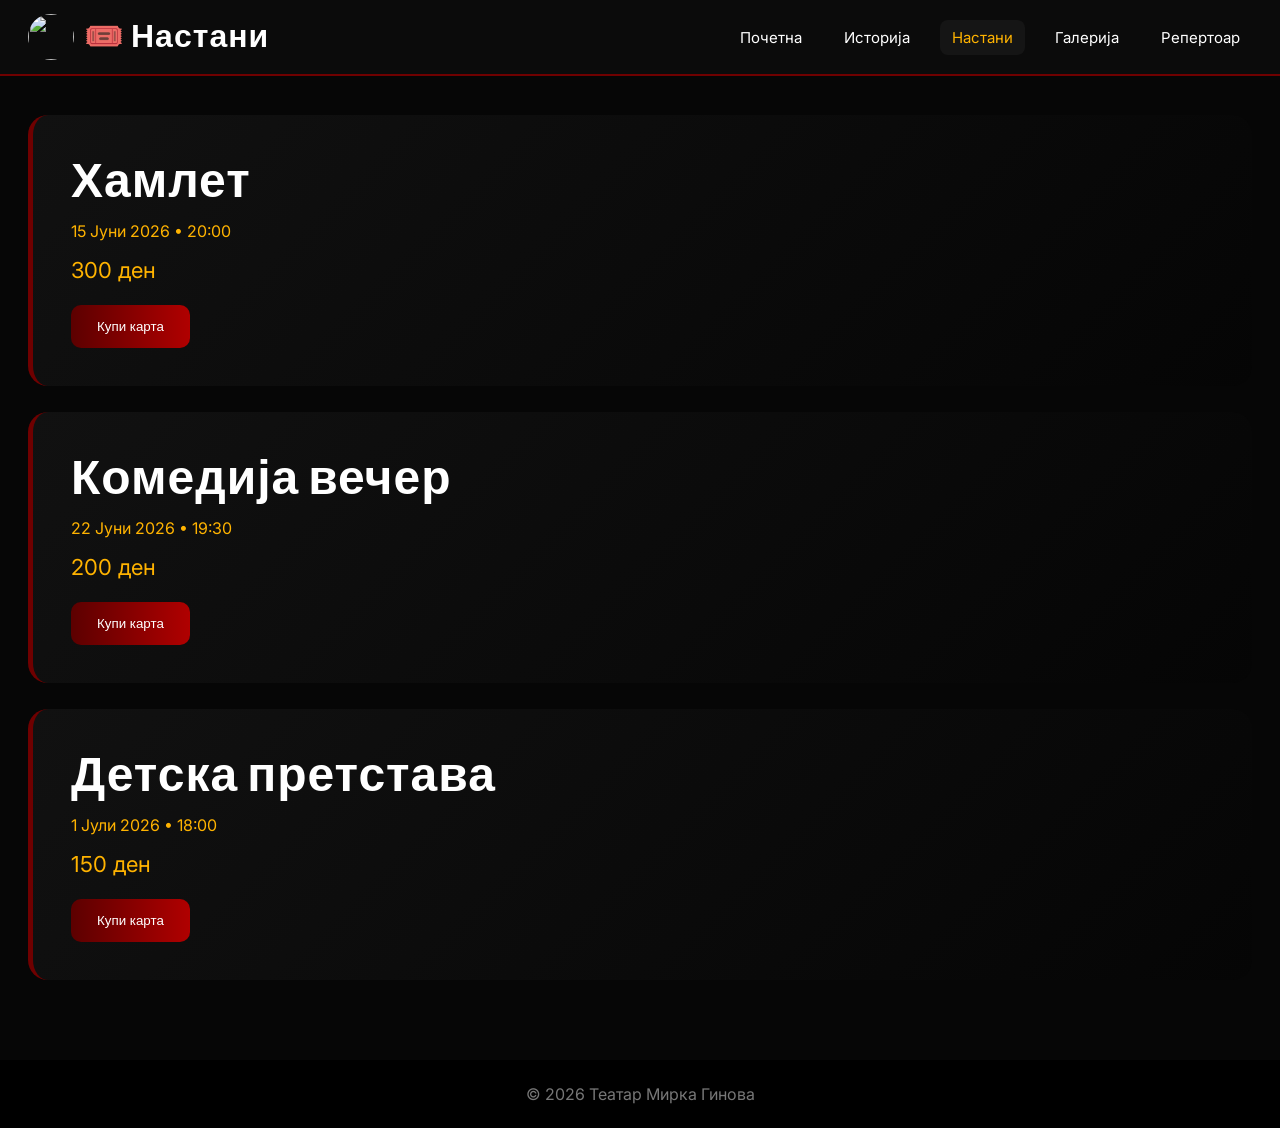
==== commit 611d5c87: "Add repertoire page" ====
--- a/events.html
+++ b/events.html
@@ -4,7 +4,11 @@
 <meta charset="UTF-8">
 <meta name="viewport" content="width=device-width, initial-scale=1.0">
 
-<title>Настани</title>
+<title>Настани | Театар Мирка Гинова</title>
+
+<meta name="description" content="Официјален вебсајт на Театар Мирка Гинова. Настани, историја, галерија и културни активности.">
+
+<link rel="icon" type="image/x-icon" href="favicon.ico">
 
 <link href="https://fonts.googleapis.com/css2?family=Bebas+Neue&family=Inter:wght@300;400;600;700&display=swap&subset=cyrillic" rel="stylesheet">
 
@@ -139,6 +143,7 @@
 <a href="history.html">Историја</a>
 <a href="events.html" class="active">Настани</a>
 <a href="gallery.html">Галерија</a>
+<a href="repertoire.html">Репертоар</a>
 </nav>
 </header>
 
--- a/style.css
+++ b/style.css
@@ -168,6 +168,51 @@
 }
 
 /* =========================
+   COUNTDOWN
+========================= */
+
+.countdown-section{
+  padding:60px 30px;
+  text-align:center;
+  background:#080808;
+}
+
+.countdown-section h2{
+  font-family:'Bebas Neue',sans-serif;
+  font-size:52px;
+  color:#ffb300;
+  margin-bottom:30px;
+}
+
+.countdown{
+  display:flex;
+  justify-content:center;
+  flex-wrap:wrap;
+  gap:20px;
+}
+
+.time-box{
+  width:140px;
+  padding:25px;
+
+  background:#0d0d0d;
+
+  border:1px solid #1b1b1b;
+  border-radius:18px;
+}
+
+.time-box span{
+  display:block;
+  font-size:42px;
+  font-weight:700;
+  color:#ffb300;
+}
+
+.time-box p{
+  margin-top:8px;
+  color:#c2c2c2;
+}
+/* =========================
    CARDS
 ========================= */
 .cards{
@@ -370,7 +415,86 @@
 
   font-size:13px;
 }
-
+/* =========================
+   ABOUT
+========================= */
+
+.about{
+  padding:70px 30px;
+  background:#080808;
+}
+
+.about-container{
+  max-width:900px;
+  margin:auto;
+  text-align:center;
+}
+
+.about h2{
+  font-family:'Bebas Neue',sans-serif;
+  font-size:52px;
+  color:#ffb300;
+  margin-bottom:25px;
+  letter-spacing:1px;
+}
+
+.about p{
+  color:#c2c2c2;
+  font-size:18px;
+  line-height:1.9;
+  margin-bottom:20px;
+}
+
+/* =========================
+   CONTACT
+========================= */
+
+.contact{
+  padding:70px 30px;
+  background:#050505;
+  text-align:center;
+}
+
+.contact h2{
+  font-family:'Bebas Neue',sans-serif;
+  font-size:52px;
+  color:#ffb300;
+  margin-bottom:35px;
+}
+
+.contact-grid{
+  display:flex;
+  justify-content:center;
+  flex-wrap:wrap;
+  gap:24px;
+}
+
+.contact-card{
+  width:280px;
+  padding:30px;
+
+  background:#0d0d0d;
+
+  border:1px solid #1b1b1b;
+  border-radius:18px;
+
+  transition:.3s;
+}
+
+.contact-card:hover{
+  transform:translateY(-5px);
+  border-color:#6f0000;
+}
+
+.contact-card h3{
+  margin-bottom:12px;
+  color:#ffb300;
+}
+
+.contact-card p{
+  color:#c2c2c2;
+  line-height:1.8;
+}
 /* =========================
    FOOTER
 ========================= */
@@ -585,7 +709,46 @@
 
     padding:26px;
   }
-
+    /* COUNTDOWN */
+
+  .countdown-section h2{
+    font-size:34px;
+  }
+
+  .time-box{
+    width:120px;
+    padding:20px;
+  }
+
+  .time-box span{
+    font-size:30px;
+  }
+  /* ABOUT */
+  .about{
+    padding:50px 20px;
+  }
+
+  .about h2{
+    font-size:34px;
+  }
+
+  .about p{
+    font-size:15px;
+  }
+    /* CONTACT */
+
+  .contact{
+    padding:50px 20px;
+  }
+
+  .contact h2{
+    font-size:34px;
+  }
+
+  .contact-card{
+    width:100%;
+    max-width:330px;
+  }
   /* HISTORY */
   .history{
     padding:20px;
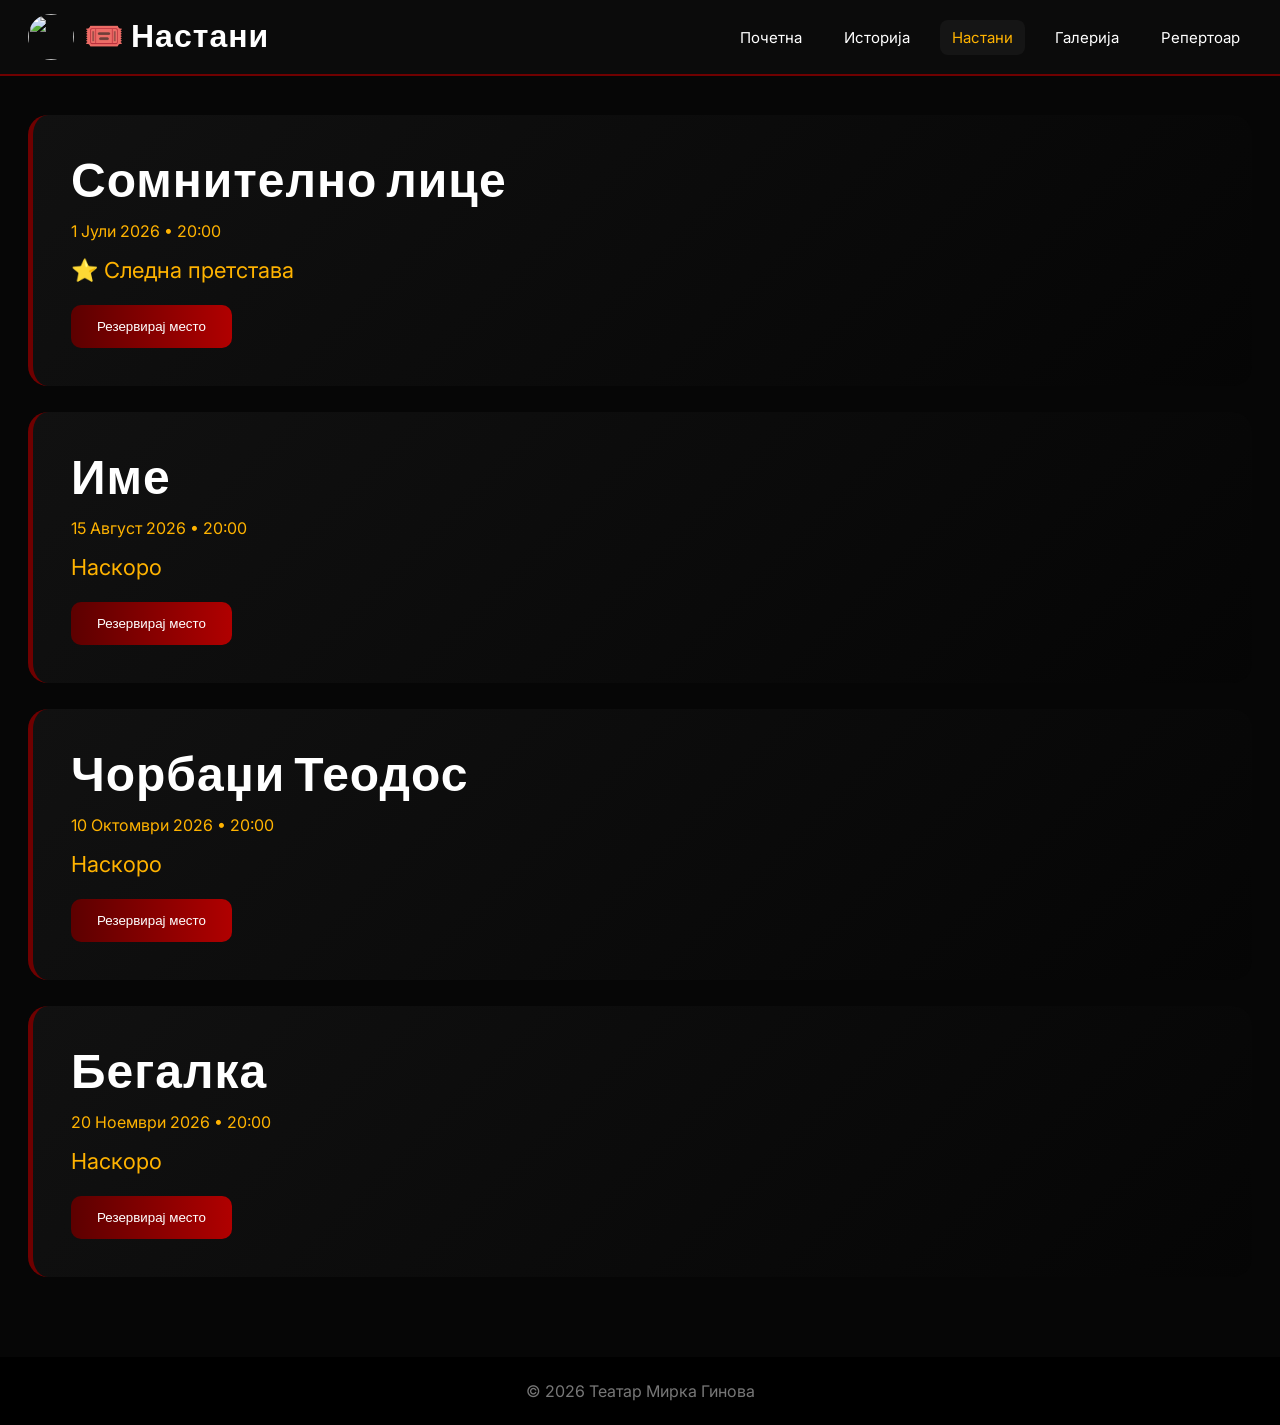
==== commit 645c1ac7: "Add buy tickets button style" ====
--- a/events.html
+++ b/events.html
@@ -150,24 +150,31 @@
 <section class="events-grid">
 
 <div class="event-card">
-<h3>Хамлет</h3>
-<p class="event-date">15 Јуни 2026 • 20:00</p>
-<p class="price">300 ден</p>
-<button onclick="reserve('Хамлет', '15 Јуни 2026 • 20:00', '300 ден')">Купи карта</button>
-</div>
-
-<div class="event-card">
-<h3>Комедија вечер</h3>
-<p class="event-date">22 Јуни 2026 • 19:30</p>
-<p class="price">200 ден</p>
-<button onclick="reserve('Комедија вечер', '22 Јуни 2026 • 19:30', '200 ден')">Купи карта</button>
-</div>
-
-<div class="event-card">
-<h3>Детска претстава</h3>
-<p class="event-date">1 Јули 2026 • 18:00</p>
-<p class="price">150 ден</p>
-<button onclick="reserve('Детска претстава', '1 Јули 2026 • 18:00', '150 ден')">Купи карта</button>
+<h3>Сомнително лице</h3>
+<p class="event-date">1 Јули 2026 • 20:00</p>
+<p class="price">⭐ Следна претстава</p>
+<button onclick="reserve('Сомнително лице', '1 Јули 2026 • 20:00', 'Следна претстава')">Резервирај место</button>
+</div>
+
+<div class="event-card">
+<h3>Име</h3>
+<p class="event-date">15 Август 2026 • 20:00</p>
+<p class="price">Наскоро</p>
+<button onclick="reserve('Име', '15 Август 2026 • 20:00', 'Наскоро')">Резервирај место</button>
+</div>
+
+<div class="event-card">
+<h3>Чорбаџи Теодос</h3>
+<p class="event-date">10 Октомври 2026 • 20:00</p>
+<p class="price">Наскоро</p>
+<button onclick="reserve('Чорбаџи Теодос', '10 Октомври 2026 • 20:00', 'Наскоро')">Резервирај место</button>
+</div>
+
+<div class="event-card">
+<h3>Бегалка</h3>
+<p class="event-date">20 Ноември 2026 • 20:00</p>
+<p class="price">Наскоро</p>
+<button onclick="reserve('Бегалка', '20 Ноември 2026 • 20:00', 'Наскоро')">Резервирај место</button>
 </div>
 
 </section>
--- a/style.css
+++ b/style.css
@@ -494,6 +494,26 @@
 .contact-card p{
   color:#c2c2c2;
   line-height:1.8;
+}
+/* =========================
+   BUY TICKETS BUTTON
+========================= */
+
+.buy-tickets-btn{
+  background:linear-gradient(90deg,#5c0000,#b00000);
+  color:white;
+  border:none;
+  padding:16px 34px;
+  border-radius:12px;
+  font-size:18px;
+  font-weight:700;
+  cursor:pointer;
+  transition:.3s;
+}
+
+.buy-tickets-btn:hover{
+  transform:translateY(-3px);
+  box-shadow:0 0 25px rgba(255,0,0,.25);
 }
 /* =========================
    FOOTER
